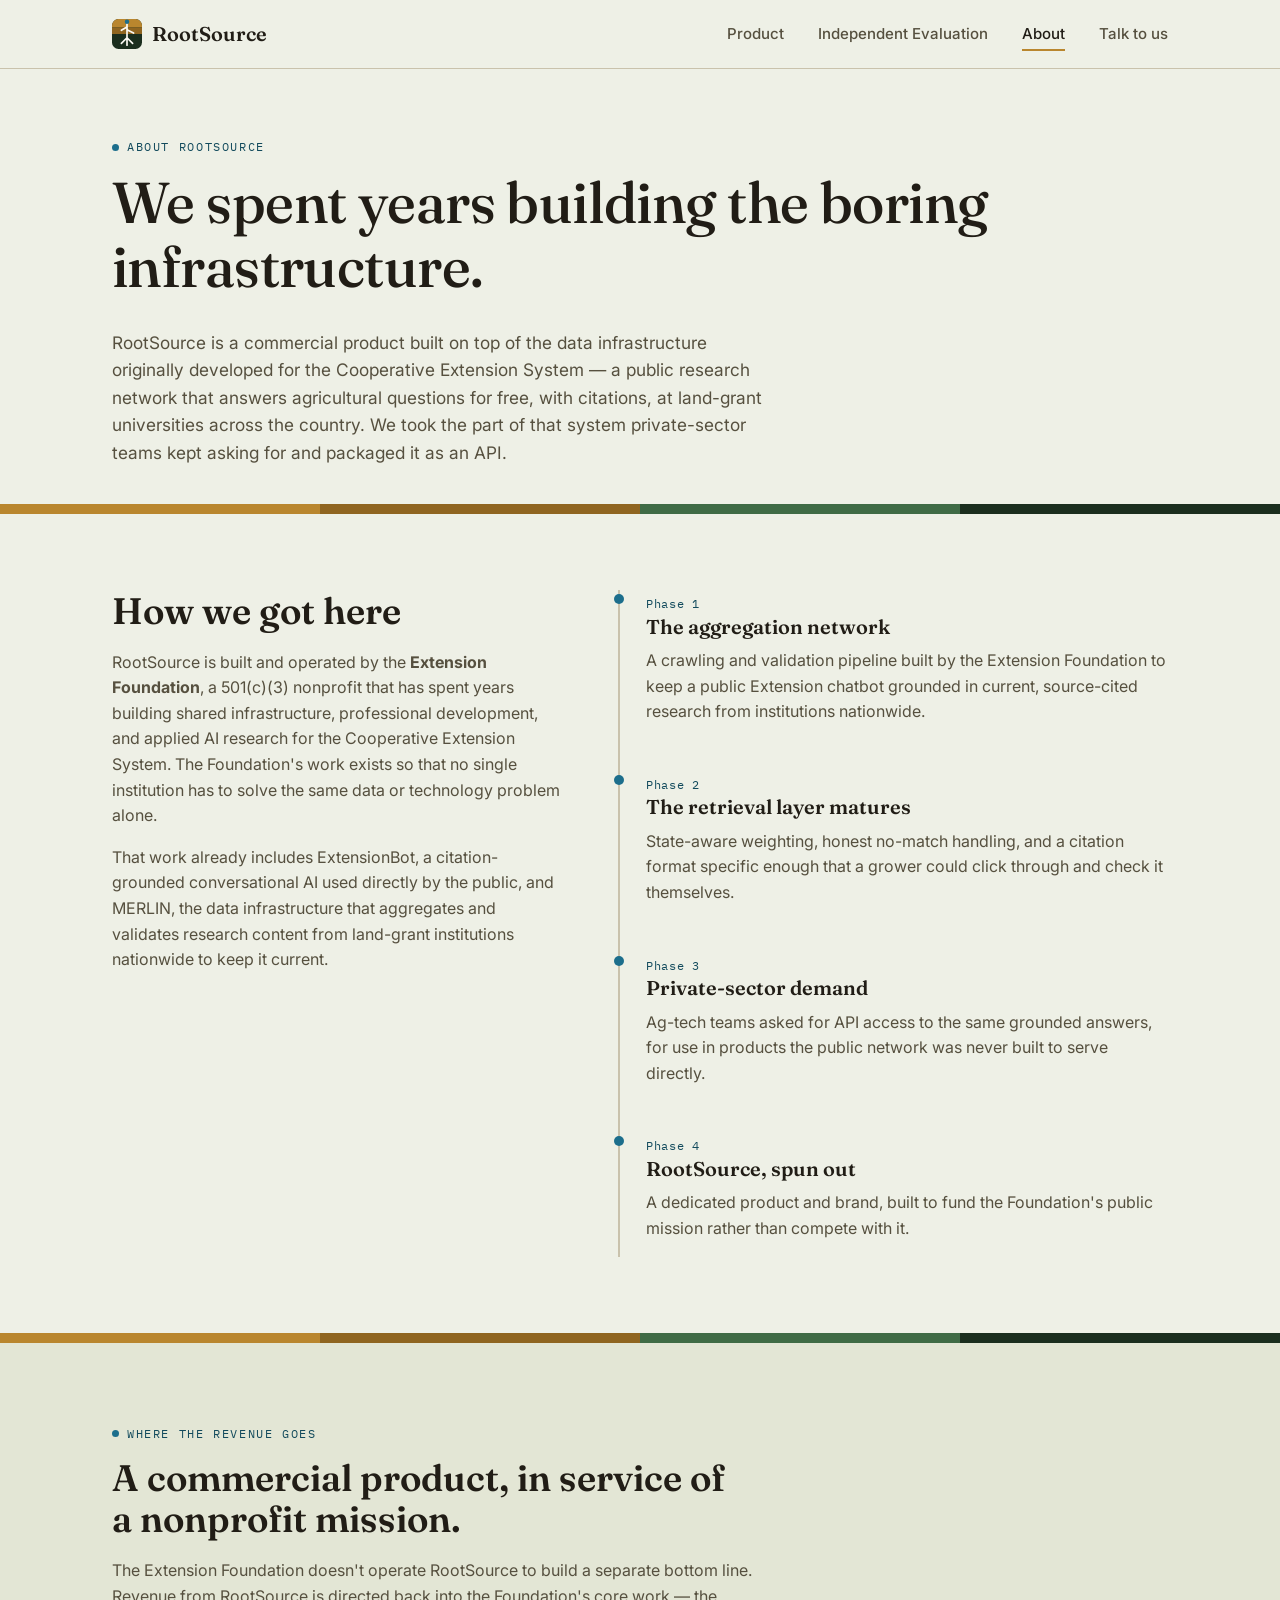
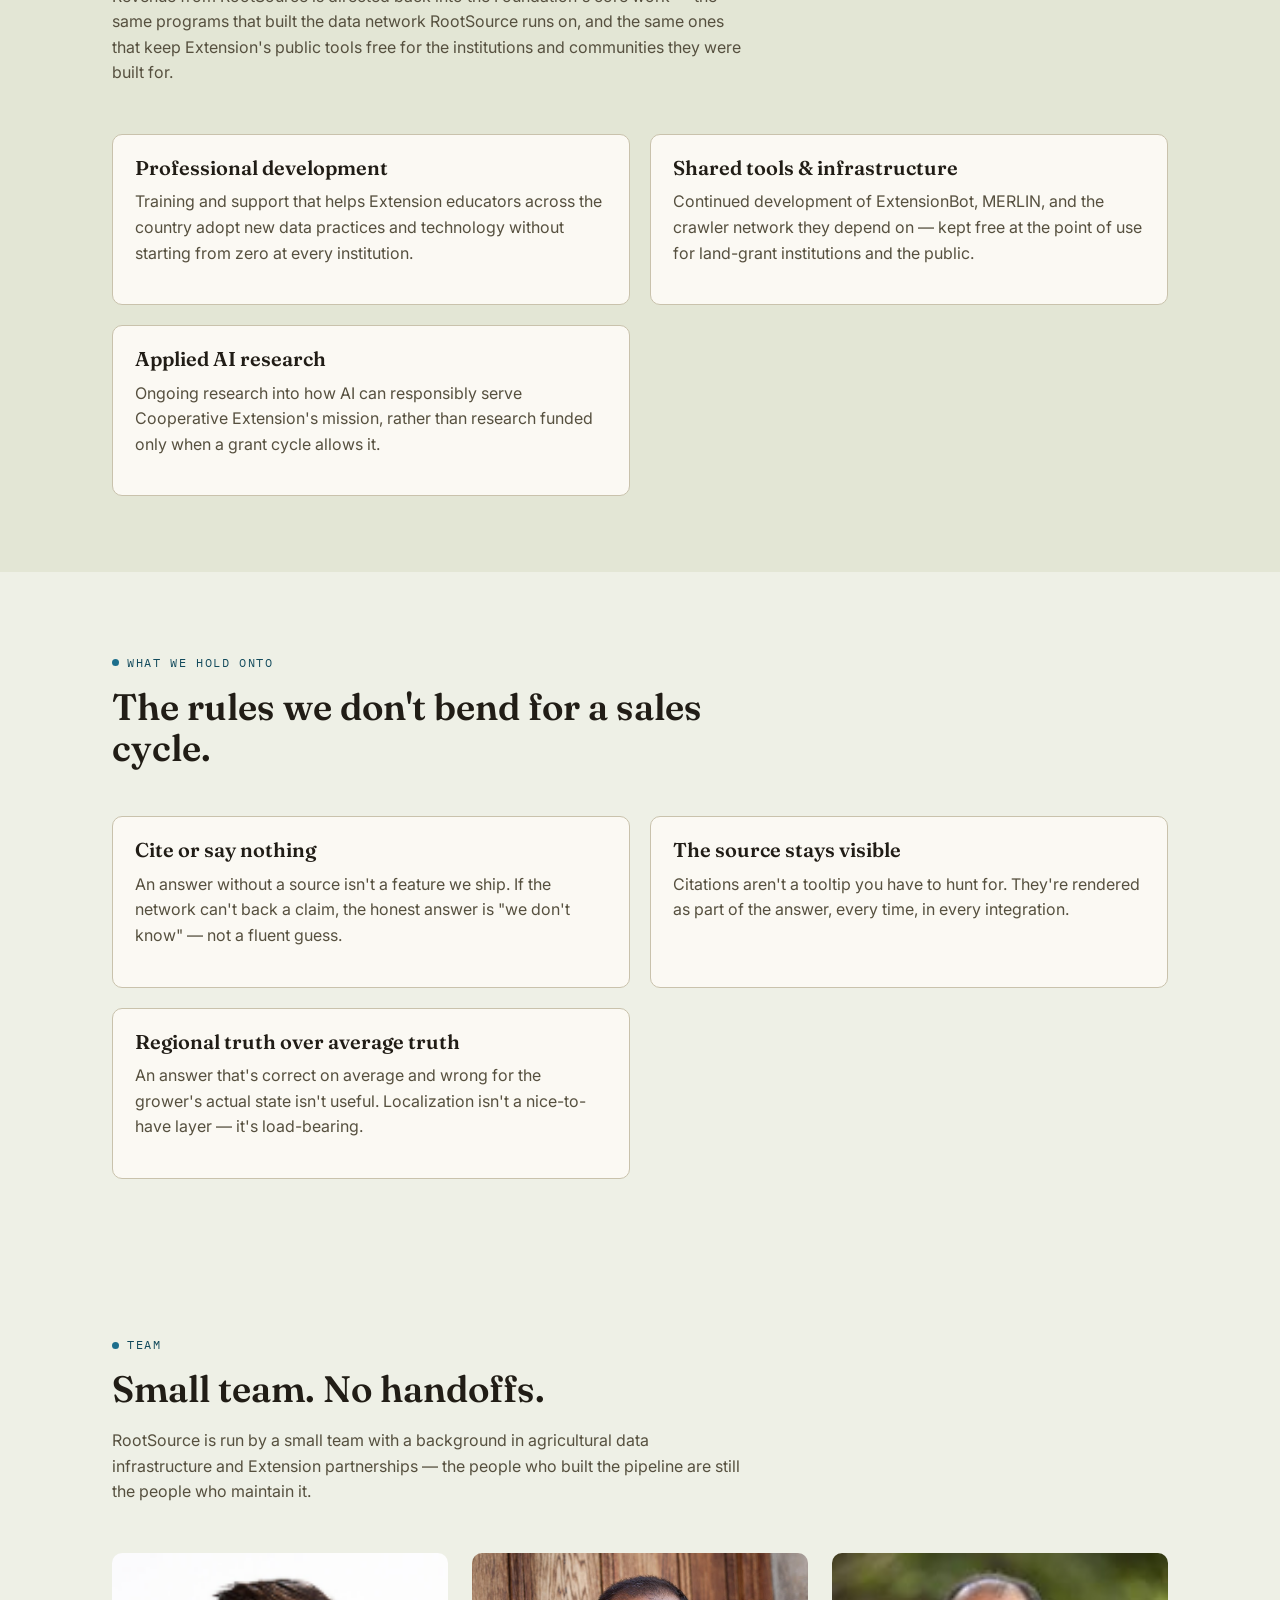
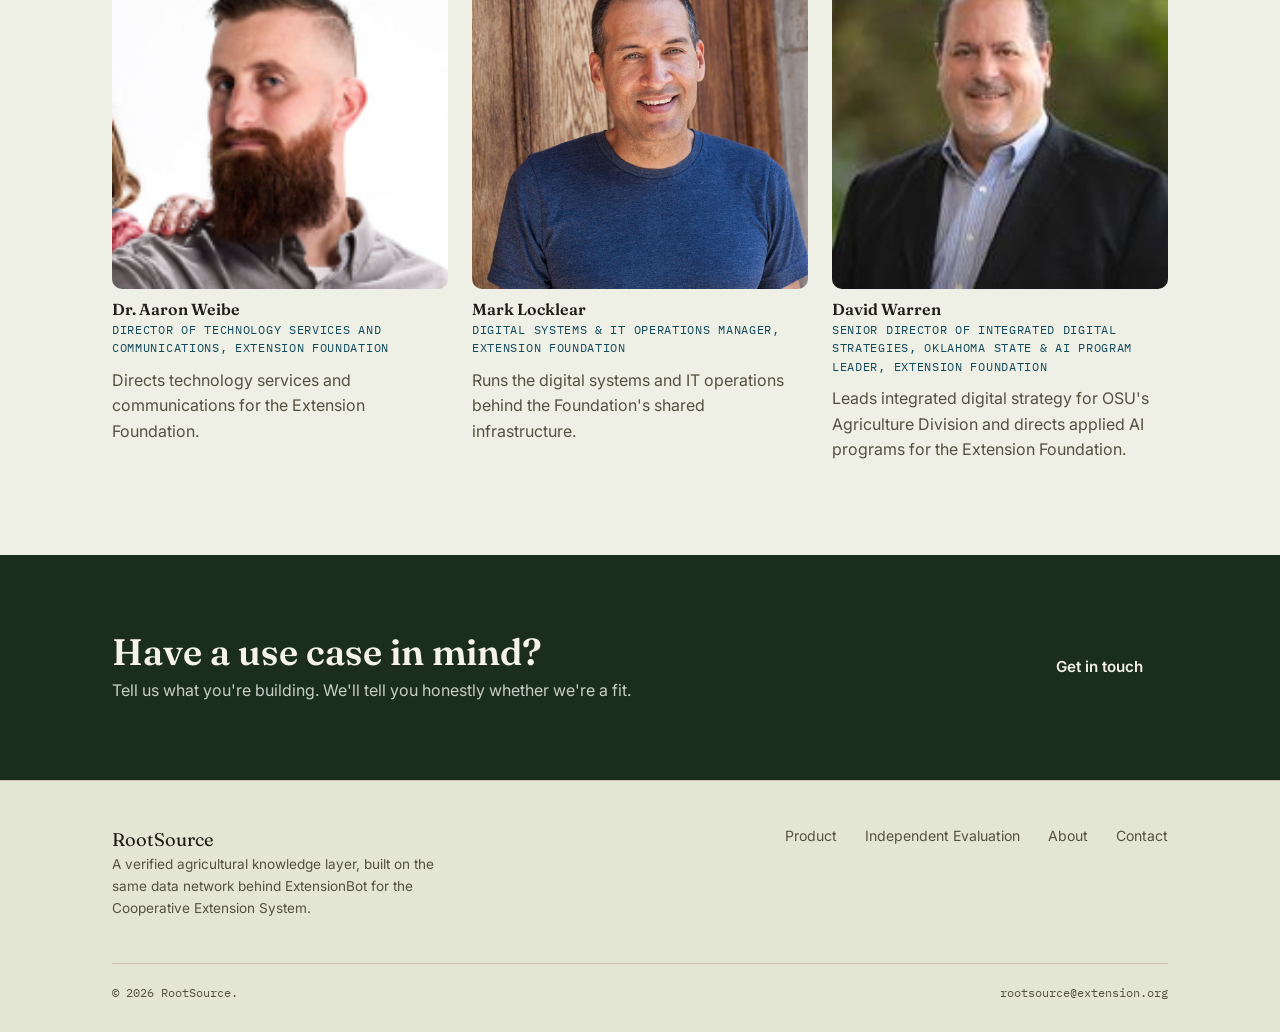
==== about/index.html @ 4cf86bc2 "Switch to clean URLs (/about, /contact, /evaluation) Move about.html, contact.html, and evaluation.h" ====
<!DOCTYPE html>
<html lang="en">
<head>
<meta charset="UTF-8">
<meta name="viewport" content="width=device-width, initial-scale=1.0">
<title>About — RootSource</title>
<meta name="description" content="RootSource is built and operated by the Extension Foundation, a 501(c)(3) nonprofit, to bring cited, land-grant-verified answers to private-sector agriculture — with revenue reinvested in the Foundation's public mission.">
<link rel="preconnect" href="https://fonts.googleapis.com">
<link href="https://fonts.googleapis.com/css2?family=Fraunces:ital,wght@0,400;0,500;0,600;1,500&family=Inter:wght@400;500;600;700&family=IBM+Plex+Mono:wght@400;500;600&display=swap" rel="stylesheet">
<link rel="stylesheet" href="/styles.css">
</head>
<body>

<header class="site">
  <nav class="nav">
    <a href="/" class="brand">
      <svg class="brand-mark" viewBox="0 0 32 32" fill="none" xmlns="http://www.w3.org/2000/svg" aria-hidden="true">
        <defs><clipPath id="brandRootClip-about"><rect width="32" height="32" rx="7"/></clipPath></defs>
        <g clip-path="url(#brandRootClip-about)">
          <rect width="32" height="32" fill="#1B2E1E"/>
          <rect y="0" width="32" height="9" fill="#B9862E"/>
          <rect y="9" width="32" height="7" fill="#8F6520"/>
        </g>
        <path d="M16 3 L16 20 M15 9 L10 12 M17 12 L23 15 M16 20 L10 26 M16 20 L16 28 M16 20 L22 26" stroke="#FBF9F3" stroke-width="1.8" stroke-linecap="round" stroke-linejoin="round"/>
        <circle cx="16" cy="3" r="2.4" fill="#1C6E8C"/>
      </svg>
      RootSource
    </a>
    <button class="nav-toggle" id="navToggle" aria-expanded="false" aria-controls="navLinks">Menu</button>
    <ul class="nav-links" id="navLinks">
      <li><a href="/">Product</a></li>
      <li><a href="/evaluation/">Independent Evaluation</a></li>
      <li><a href="/about/" class="active">About</a></li>
      <li><a href="/contact/">Talk to us</a></li>
    </ul>
  </nav>
</header>

<main>

  <section class="page-hero">
    <div class="wrap">
      <div class="eyebrow">About RootSource</div>
      <h1>We spent years building the boring infrastructure.</h1>
      <p class="lede">RootSource is a commercial product built on top of the data infrastructure originally developed for the Cooperative Extension System — a public research network that answers agricultural questions for free, with citations, at land-grant universities across the country. We took the part of that system private-sector teams kept asking for and packaged it as an API.</p>
    </div>
  </section>

  <div class="strata"><span class="s1"></span><span class="s2"></span><span class="s3"></span><span class="s4"></span></div>

  <section>
    <div class="wrap about-grid">
      <div>
        <h2>How we got here</h2>
        <p>RootSource is built and operated by the <strong>Extension Foundation</strong>, a 501(c)(3) nonprofit that has spent years building shared infrastructure, professional development, and applied AI research for the Cooperative Extension System. The Foundation's work exists so that no single institution has to solve the same data or technology problem alone.</p>
        <p>That work already includes ExtensionBot, a citation-grounded conversational AI used directly by the public, and MERLIN, the data infrastructure that aggregates and validates research content from land-grant institutions nationwide to keep it current.</p>
      </div>
      <div class="timeline">
        <div class="timeline-item">
          <span class="yr">Phase 1</span>
          <h3>The aggregation network</h3>
          <p>A crawling and validation pipeline built by the Extension Foundation to keep a public Extension chatbot grounded in current, source-cited research from institutions nationwide.</p>
        </div>
        <div class="timeline-item">
          <span class="yr">Phase 2</span>
          <h3>The retrieval layer matures</h3>
          <p>State-aware weighting, honest no-match handling, and a citation format specific enough that a grower could click through and check it themselves.</p>
        </div>
        <div class="timeline-item">
          <span class="yr">Phase 3</span>
          <h3>Private-sector demand</h3>
          <p>Ag-tech teams asked for API access to the same grounded answers, for use in products the public network was never built to serve directly.</p>
        </div>
        <div class="timeline-item">
          <span class="yr">Phase 4</span>
          <h3>RootSource, spun out</h3>
          <p>A dedicated product and brand, built to fund the Foundation's public mission rather than compete with it.</p>
        </div>
      </div>
    </div>
  </section>

  <div class="strata"><span class="s1"></span><span class="s2"></span><span class="s3"></span><span class="s4"></span></div>

  <section class="section-alt">
    <div class="wrap">
      <div class="section-head">
        <div class="eyebrow">Where the revenue goes</div>
        <h2>A commercial product, in service of a nonprofit mission.</h2>
        <p>The Extension Foundation doesn't operate RootSource to build a separate bottom line. Revenue from RootSource is directed back into the Foundation's core work — the same programs that built the data network RootSource runs on, and the same ones that keep Extension's public tools free for the institutions and communities they were built for.</p>
      </div>
      <div class="values-grid">
        <div class="value-card">
          <h3>Professional development</h3>
          <p>Training and support that helps Extension educators across the country adopt new data practices and technology without starting from zero at every institution.</p>
        </div>
        <div class="value-card">
          <h3>Shared tools &amp; infrastructure</h3>
          <p>Continued development of ExtensionBot, MERLIN, and the crawler network they depend on — kept free at the point of use for land-grant institutions and the public.</p>
        </div>
        <div class="value-card">
          <h3>Applied AI research</h3>
          <p>Ongoing research into how AI can responsibly serve Cooperative Extension's mission, rather than research funded only when a grant cycle allows it.</p>
        </div>
      </div>
    </div>
  </section>

  <section>
    <div class="wrap">
      <div class="section-head">
        <div class="eyebrow">What we hold onto</div>
        <h2>The rules we don't bend for a sales cycle.</h2>
      </div>
      <div class="values-grid">
        <div class="value-card">
          <h3>Cite or say nothing</h3>
          <p>An answer without a source isn't a feature we ship. If the network can't back a claim, the honest answer is "we don't know" — not a fluent guess.</p>
        </div>
        <div class="value-card">
          <h3>The source stays visible</h3>
          <p>Citations aren't a tooltip you have to hunt for. They're rendered as part of the answer, every time, in every integration.</p>
        </div>
        <div class="value-card">
          <h3>Regional truth over average truth</h3>
          <p>An answer that's correct on average and wrong for the grower's actual state isn't useful. Localization isn't a nice-to-have layer — it's load-bearing.</p>
        </div>
      </div>
    </div>
  </section>

  <section>
    <div class="wrap">
      <div class="section-head">
        <div class="eyebrow">Team</div>
        <h2>Small team. No handoffs.</h2>
        <p>RootSource is run by a small team with a background in agricultural data infrastructure and Extension partnerships — the people who built the pipeline are still the people who maintain it.</p>
      </div>
      <div class="team-grid">
        <div class="team-card">
          <img class="team-avatar" src="/images/aaron-weibe.png" alt="Dr. Aaron Weibe">
          <h3>Dr. Aaron Weibe</h3>
          <span class="role">Director of Technology Services and Communications, Extension Foundation</span>
          <p>Directs technology services and communications for the Extension Foundation.</p>
        </div>
        <div class="team-card">
          <img class="team-avatar" src="/images/mark-locklear.png" alt="Mark Locklear">
          <h3>Mark Locklear</h3>
          <span class="role">Digital Systems &amp; IT Operations Manager, Extension Foundation</span>
          <p>Runs the digital systems and IT operations behind the Foundation's shared infrastructure.</p>
        </div>
        <div class="team-card">
          <img class="team-avatar" src="/images/david-warren.png" alt="Dr. David Warren">
          <h3>David Warren</h3>
          <span class="role">Senior Director of Integrated Digital Strategies, Oklahoma State &amp; AI Program Leader, Extension Foundation</span>
          <p>Leads integrated digital strategy for OSU's Agriculture Division and directs applied AI programs for the Extension Foundation.</p>
        </div>
      </div>
    </div>
  </section>

  <section class="section-dark">
    <div class="wrap">
      <div class="cta-band" style="background:transparent; padding:0;">
        <div>
          <h2>Have a use case in mind?</h2>
          <p class="ink-soft-dark">Tell us what you're building. We'll tell you honestly whether we're a fit.</p>
        </div>
        <a href="/contact/" class="btn btn-primary">Get in touch</a>
      </div>
    </div>
  </section>

</main>

<footer class="site">
  <div class="wrap">
    <div class="footer-grid">
      <div>
        <div class="footer-brand">RootSource</div>
        <p class="footer-note">A verified agricultural knowledge layer, built on the same data network behind ExtensionBot for the Cooperative Extension System.</p>
      </div>
      <ul class="footer-links">
        <li><a href="/">Product</a></li>
        <li><a href="/evaluation/">Independent Evaluation</a></li>
        <li><a href="/about/">About</a></li>
        <li><a href="/contact/">Contact</a></li>
      </ul>
    </div>
    <div class="footer-bottom">
      <span>© 2026 RootSource.</span>
      <span>rootsource@extension.org</span>
    </div>
  </div>
</footer>

<script src="/script.js"></script>
</body>
</html>
---- styles.css ----
/* ============================================================
   ROOTSOURCE — design tokens
   Palette drawn from a soil horizon: topsoil gold, subsoil rust,
   bedrock green, and a "verification ink" blue used only for
   citation marks and stamps.
   ============================================================ */

:root {
  --bg: #EEF0E6;
  --bg-alt: #E3E6D5;
  --card: #FBF9F3;
  --ink: #211D16;
  --ink-soft: #56503F;
  --line: #C9C2AC;

  --gold: #B9862E;
  --gold-dark: #8F6520;
  --green: #2F5233;
  --green-soft: #3F6B45;
  --green-deep: #1B2E1E;
  --stamp: #1C6E8C;
  --stamp-deep: #124A5C;

  --font-display: "Fraunces", Georgia, serif;
  --font-body: "Inter", -apple-system, BlinkMacSystemFont, "Segoe UI", sans-serif;
  --font-mono: "IBM Plex Mono", "SFMono-Regular", Consolas, monospace;

  --radius-sm: 4px;
  --radius-md: 10px;
  --container: 1120px;
}

* { box-sizing: border-box; }
html { scroll-behavior: smooth; }

body {
  margin: 0;
  background: var(--bg);
  color: var(--ink);
  font-family: var(--font-body);
  font-size: 16px;
  line-height: 1.6;
  -webkit-font-smoothing: antialiased;
}

img { max-width: 100%; display: block; }

a { color: inherit; }

.wrap {
  max-width: var(--container);
  margin: 0 auto;
  padding: 0 32px;
}

h1, h2, h3, h4 {
  font-family: var(--font-display);
  font-weight: 600;
  line-height: 1.12;
  margin: 0 0 0.5em;
  color: var(--ink);
}

h1 { font-size: clamp(2.4rem, 5vw, 3.6rem); font-weight: 500; letter-spacing: -0.01em; }
h2 { font-size: clamp(1.7rem, 3.2vw, 2.3rem); }
h3 { font-size: 1.25rem; }

p { margin: 0 0 1em; color: var(--ink-soft); }

.eyebrow {
  font-family: var(--font-mono);
  font-size: 0.72rem;
  letter-spacing: 0.14em;
  text-transform: uppercase;
  color: var(--stamp-deep);
  display: inline-flex;
  align-items: center;
  gap: 8px;
  margin-bottom: 14px;
}

.eyebrow::before {
  content: "";
  width: 7px;
  height: 7px;
  border-radius: 50%;
  background: var(--stamp);
  display: inline-block;
}

/* focus visibility */
a:focus-visible, button:focus-visible {
  outline: 2px solid var(--stamp);
  outline-offset: 3px;
}

@media (prefers-reduced-motion: reduce) {
  * { animation: none !important; transition: none !important; }
  html { scroll-behavior: auto; }
}

/* ============================================================
   HEADER / NAV
   ============================================================ */

header.site {
  position: sticky;
  top: 0;
  z-index: 40;
  background: rgba(238, 240, 230, 0.92);
  backdrop-filter: blur(6px);
  border-bottom: 1px solid var(--line);
}

.nav {
  display: flex;
  align-items: center;
  justify-content: space-between;
  padding: 18px 32px;
  max-width: var(--container);
  margin: 0 auto;
}

.brand {
  display: flex;
  align-items: center;
  gap: 10px;
  text-decoration: none;
  font-family: var(--font-display);
  font-size: 1.25rem;
  font-weight: 600;
  color: var(--ink);
}

.brand-mark {
  width: 30px;
  height: 30px;
  flex-shrink: 0;
}

.nav-links {
  display: flex;
  align-items: center;
  gap: 34px;
  list-style: none;
  margin: 0;
  padding: 0;
  font-size: 0.94rem;
  font-weight: 500;
}

.nav-links a {
  text-decoration: none;
  color: var(--ink-soft);
  padding: 6px 0;
  border-bottom: 2px solid transparent;
  transition: color 0.15s ease, border-color 0.15s ease;
}

.nav-links a:hover { color: var(--ink); }

.nav-links a.active {
  color: var(--ink);
  border-bottom-color: var(--gold);
}


.nav-toggle {
  display: none;
  background: none;
  border: 1px solid var(--line);
  border-radius: var(--radius-sm);
  padding: 8px 10px;
  font-family: var(--font-mono);
  font-size: 0.8rem;
  cursor: pointer;
}

@media (max-width: 780px) {
  .nav-toggle { display: block; }
  .nav-links {
    position: absolute;
    top: 100%;
    left: 0;
    right: 0;
    background: var(--bg);
    border-bottom: 1px solid var(--line);
    flex-direction: column;
    align-items: flex-start;
    gap: 0;
    padding: 8px 32px 18px;
    display: none;
  }
  .nav-links.open { display: flex; }
  .nav-links li { width: 100%; }
  .nav-links a { display: block; padding: 12px 0; }
}

/* ============================================================
   BUTTONS
   ============================================================ */

.btn {
  display: inline-flex;
  align-items: center;
  gap: 8px;
  font-family: var(--font-body);
  font-weight: 600;
  font-size: 0.95rem;
  padding: 13px 24px;
  border-radius: var(--radius-sm);
  text-decoration: none;
  border: 1px solid transparent;
  cursor: pointer;
  transition: transform 0.12s ease, background 0.15s ease, border-color 0.15s ease;
}

.btn-primary {
  background: var(--green-deep);
  color: #F4F2E9;
}
.btn-primary:hover { background: var(--green-soft); transform: translateY(-1px); }

.btn-ghost {
  background: transparent;
  border-color: var(--ink);
  color: var(--ink);
}
.btn-ghost:hover { border-color: var(--gold-dark); color: var(--gold-dark); }

.btn-row { display: flex; gap: 16px; flex-wrap: wrap; }

/* ============================================================
   HERO
   ============================================================ */

.hero {
  padding: 84px 0 60px;
}

.hero-grid {
  display: grid;
  grid-template-columns: 1.05fr 0.95fr;
  gap: 56px;
  align-items: center;
}

.hero-copy p.lede {
  font-size: 1.14rem;
  max-width: 46ch;
}

@media (max-width: 900px) {
  .hero-grid { grid-template-columns: 1fr; }
}

/* --- demo card: the signature element --- */

.demo-card {
  position: relative;
  background: var(--card);
  border: 1px solid var(--line);
  border-radius: var(--radius-md);
  box-shadow: 0 30px 60px -30px rgba(33, 29, 22, 0.35);
  overflow: hidden;
}

.demo-card-head {
  display: flex;
  align-items: center;
  justify-content: space-between;
  padding: 14px 20px;
  border-bottom: 1px solid var(--line);
  font-family: var(--font-mono);
  font-size: 0.72rem;
  letter-spacing: 0.06em;
  text-transform: uppercase;
  color: var(--ink-soft);
}

.dots { display: flex; gap: 6px; }
.dots span {
  width: 8px; height: 8px; border-radius: 50%;
  background: var(--line);
}

.demo-query {
  padding: 20px 22px 4px;
  font-family: var(--font-mono);
  font-size: 0.86rem;
}
.demo-query .who {
  color: var(--stamp-deep);
  font-weight: 600;
}

.demo-answer {
  padding: 8px 22px 22px;
  font-size: 0.95rem;
  color: var(--ink);
}

.cite {
  font-family: var(--font-mono);
  font-size: 0.62rem;
  vertical-align: super;
  color: #fff;
  background: var(--stamp);
  padding: 1px 5px;
  border-radius: 50px;
  margin-left: 2px;
}

.citation-sources {
  display: flex;
  flex-wrap: wrap;
  gap: 8px;
  margin: 4px 0 14px;
}

.demo-sources {
  border-top: 1px dashed var(--line);
  padding: 14px 22px 20px;
  display: flex;
  flex-wrap: wrap;
  gap: 8px;
}

.source-chip {
  font-family: var(--font-mono);
  font-size: 0.68rem;
  background: var(--bg-alt);
  border: 1px solid var(--line);
  padding: 5px 10px;
  border-radius: 50px;
  color: var(--ink-soft);
  display: inline-flex;
  align-items: center;
  gap: 6px;
}

.chip-num {
  display: inline-flex;
  align-items: center;
  justify-content: center;
  width: 14px;
  height: 14px;
  border-radius: 50%;
  background: var(--stamp);
  color: #fff;
  font-size: 0.6rem;
  flex-shrink: 0;
}

.stamp-badge {
  position: absolute;
  top: -18px;
  right: -18px;
  width: 118px;
  height: 118px;
  transform: rotate(9deg);
}

@media (max-width: 900px) {
  .stamp-badge { display: none; }
}

/* ============================================================
   SOIL DIVIDER — the recurring strata motif between sections
   ============================================================ */

.strata {
  height: 10px;
  display: flex;
}
.strata span { flex: 1; }
.strata .s1 { background: var(--gold); }
.strata .s2 { background: var(--gold-dark); }
.strata .s3 { background: var(--green-soft); }
.strata .s4 { background: var(--green-deep); }

/* ============================================================
   SECTIONS
   ============================================================ */

section { padding: 76px 0; }
.section-alt { background: var(--bg-alt); }
.section-dark {
  background: var(--green-deep);
  color: #EDE9DA;
}
.section-dark h2, .section-dark h3, .section-dark p { color: #EDE9DA; }
.section-dark .ink-soft-dark { color: #C7CFC3; }

.section-head {
  max-width: 640px;
  margin-bottom: 48px;
}

/* --- problem statement / contrast --- */

.contrast-grid {
  display: grid;
  grid-template-columns: 1fr 1fr;
  gap: 28px;
}

@media (max-width: 780px) {
  .contrast-grid { grid-template-columns: 1fr; }
}

.contrast-card {
  border-radius: var(--radius-md);
  padding: 28px;
  border: 1px solid var(--line);
}

.contrast-card.bad {
  background: var(--card);
  opacity: 0.85;
}

.contrast-card.good {
  background: var(--card);
  border-color: var(--stamp);
  box-shadow: 0 0 0 1px var(--stamp);
}

.tag {
  display: inline-block;
  font-family: var(--font-mono);
  font-size: 0.68rem;
  letter-spacing: 0.08em;
  text-transform: uppercase;
  padding: 4px 10px;
  border-radius: 50px;
  margin-bottom: 14px;
}
.tag.bad { background: #E4DCC8; color: #6B5C3C; }
.tag.good { background: var(--stamp); color: #fff; }

/* --- pipeline / how it works --- */

.pipeline {
  display: grid;
  grid-template-columns: repeat(3, 1fr);
  gap: 24px;
  counter-reset: step;
}

@media (max-width: 860px) {
  .pipeline { grid-template-columns: 1fr; }
}

.pipeline-step {
  background: var(--card);
  border: 1px solid var(--line);
  border-radius: var(--radius-md);
  padding: 26px;
  position: relative;
}

.pipeline-step .layer-label {
  font-family: var(--font-mono);
  font-size: 0.68rem;
  color: var(--stamp-deep);
  letter-spacing: 0.08em;
  text-transform: uppercase;
  margin-bottom: 10px;
  display: block;
}

.pipeline-arrow {
  display: none;
}
@media (min-width: 861px) {
  .pipeline { position: relative; }
}

/* --- feature grid --- */

.feature-grid {
  display: grid;
  grid-template-columns: repeat(3, 1fr);
  gap: 2px;
  background: var(--line);
  border: 1px solid var(--line);
  border-radius: var(--radius-md);
  overflow: hidden;
}

@media (max-width: 860px) {
  .feature-grid { grid-template-columns: repeat(2, 1fr); }
}
@media (max-width: 560px) {
  .feature-grid { grid-template-columns: 1fr; }
}

.feature {
  background: var(--card);
  padding: 28px 24px;
}

.feature h3 { margin-bottom: 8px; font-size: 1.08rem; }
.feature p { margin: 0; font-size: 0.93rem; }

/* --- case study teaser cards --- */

.case-teaser-grid {
  display: grid;
  grid-template-columns: 1fr 1fr;
  gap: 28px;
}
@media (max-width: 780px) { .case-teaser-grid { grid-template-columns: 1fr; } }

.teaser-grid-3 { grid-template-columns: repeat(3, 1fr); }
@media (max-width: 900px) { .teaser-grid-3 { grid-template-columns: 1fr 1fr; } }
@media (max-width: 600px) { .teaser-grid-3 { grid-template-columns: 1fr; } }

.case-card {
  background: var(--card);
  border: 1px solid var(--line);
  border-radius: var(--radius-md);
  padding: 30px;
  text-decoration: none;
  display: block;
  transition: border-color 0.15s ease, transform 0.15s ease;
}
.case-card:hover { border-color: var(--gold); transform: translateY(-2px); }

.case-card .company {
  font-family: var(--font-mono);
  font-size: 0.72rem;
  color: var(--stamp-deep);
  text-transform: uppercase;
  letter-spacing: 0.08em;
  margin-bottom: 10px;
  display: block;
}

.case-card .metric {
  font-family: var(--font-display);
  font-size: 2.1rem;
  color: var(--gold-dark);
  margin: 12px 0 4px;
}

.read-more {
  font-family: var(--font-mono);
  font-size: 0.78rem;
  color: var(--ink);
  margin-top: 14px;
  display: inline-block;
}

/* --- CTA band --- */

.cta-band {
  background: var(--green-deep);
  color: #EDE9DA;
  border-radius: var(--radius-md);
  padding: 52px;
  display: flex;
  align-items: center;
  justify-content: space-between;
  gap: 32px;
  flex-wrap: wrap;
}
.cta-band h2 { color: #F4F2E9; margin-bottom: 6px; }
.cta-band p { color: #C7CFC3; margin: 0; }

/* ============================================================
   CASE STUDIES PAGE
   ============================================================ */

.page-hero {
  padding: 64px 0 20px;
}
.page-hero p.lede { max-width: 60ch; font-size: 1.08rem; }

.case-study {
  padding: 64px 0;
  border-bottom: 1px solid var(--line);
}
.case-study:last-of-type { border-bottom: none; }

.case-head {
  display: grid;
  grid-template-columns: 1.1fr 0.9fr;
  gap: 40px;
  margin-bottom: 40px;
  align-items: end;
}
@media (max-width: 860px) { .case-head { grid-template-columns: 1fr; } }

.case-stats {
  display: grid;
  grid-template-columns: repeat(3, 1fr);
  gap: 18px;
  background: var(--card);
  border: 1px solid var(--line);
  border-radius: var(--radius-md);
  padding: 20px;
}
.case-stats div { text-align: center; }
.case-stats .num {
  font-family: var(--font-display);
  font-size: 1.7rem;
  color: var(--gold-dark);
  display: block;
}
.case-stats .lbl {
  font-family: var(--font-mono);
  font-size: 0.62rem;
  text-transform: uppercase;
  letter-spacing: 0.06em;
  color: var(--ink-soft);
}

.case-body {
  display: grid;
  grid-template-columns: repeat(3, 1fr);
  gap: 28px;
}
@media (max-width: 860px) { .case-body { grid-template-columns: 1fr; } }

.case-body .col span.k {
  font-family: var(--font-mono);
  font-size: 0.7rem;
  color: var(--stamp-deep);
  text-transform: uppercase;
  letter-spacing: 0.08em;
  display: block;
  margin-bottom: 10px;
}

blockquote.pull {
  font-family: var(--font-display);
  font-style: italic;
  font-size: 1.3rem;
  line-height: 1.4;
  color: var(--ink);
  border-left: 3px solid var(--gold);
  padding-left: 24px;
  margin: 36px 0 0;
}
blockquote.pull cite {
  display: block;
  font-family: var(--font-mono);
  font-style: normal;
  font-size: 0.75rem;
  color: var(--ink-soft);
  margin-top: 14px;
}

/* ============================================================
   ABOUT PAGE
   ============================================================ */

.about-grid {
  display: grid;
  grid-template-columns: 0.9fr 1.1fr;
  gap: 56px;
  align-items: start;
}
@media (max-width: 860px) { .about-grid { grid-template-columns: 1fr; } }

.timeline {
  border-left: 2px solid var(--line);
  padding-left: 26px;
  display: flex;
  flex-direction: column;
  gap: 30px;
}
.timeline-item { position: relative; }
.timeline-item::before {
  content: "";
  position: absolute;
  left: -32px;
  top: 4px;
  width: 10px;
  height: 10px;
  border-radius: 50%;
  background: var(--stamp);
}
.timeline-item .yr {
  font-family: var(--font-mono);
  font-size: 0.72rem;
  color: var(--stamp-deep);
  letter-spacing: 0.06em;
}

.values-grid {
  display: grid;
  grid-template-columns: repeat(2, 1fr);
  gap: 20px;
  margin-top: 20px;
}
@media (max-width: 560px) { .values-grid { grid-template-columns: 1fr; } }
.value-card {
  border: 1px solid var(--line);
  border-radius: var(--radius-md);
  padding: 22px;
  background: var(--card);
}

.team-grid {
  display: grid;
  grid-template-columns: repeat(3, 1fr);
  gap: 24px;
}
@media (max-width: 700px) { .team-grid { grid-template-columns: 1fr 1fr; } }
@media (max-width: 460px) { .team-grid { grid-template-columns: 1fr; } }

.team-card { text-align: left; }
.team-avatar {
  width: 100%;
  aspect-ratio: 1;
  border-radius: var(--radius-md);
  margin-bottom: 12px;
  display: block;
  object-fit: cover;
}
.team-card h3 { margin-bottom: 2px; font-size: 1rem; }
.team-card .role {
  font-family: var(--font-mono);
  font-size: 0.72rem;
  color: var(--stamp-deep);
  text-transform: uppercase;
  letter-spacing: 0.06em;
  margin-bottom: 10px;
  display: block;
}

/* ============================================================
   CONTACT PAGE
   ============================================================ */

.contact-grid {
  display: grid;
  grid-template-columns: 1.3fr 0.7fr;
  gap: 56px;
  align-items: start;
}
@media (max-width: 860px) { .contact-grid { grid-template-columns: 1fr; } }

.contact-form {
  background: var(--card);
  border: 1px solid var(--line);
  border-radius: var(--radius-md);
  padding: 32px;
}

.form-row {
  display: grid;
  grid-template-columns: 1fr 1fr;
  gap: 20px;
}
@media (max-width: 560px) { .form-row { grid-template-columns: 1fr; } }

.form-field {
  margin-bottom: 20px;
  display: flex;
  flex-direction: column;
}

.form-field label {
  font-family: var(--font-mono);
  font-size: 0.72rem;
  letter-spacing: 0.06em;
  text-transform: uppercase;
  color: var(--stamp-deep);
  margin-bottom: 8px;
}

.form-field input,
.form-field textarea {
  font-family: var(--font-body);
  font-size: 0.95rem;
  color: var(--ink);
  background: var(--bg);
  border: 1px solid var(--line);
  border-radius: var(--radius-sm);
  padding: 11px 14px;
  resize: vertical;
}

.form-field input:focus,
.form-field textarea:focus {
  outline: 2px solid var(--stamp);
  outline-offset: 1px;
}

.form-note {
  margin: 18px 0 0;
  font-size: 0.88rem;
  color: var(--stamp-deep);
}

.contact-aside {
  display: flex;
  flex-direction: column;
  gap: 20px;
}

/* ============================================================
   FOOTER
   ============================================================ */

footer.site {
  border-top: 1px solid var(--line);
  padding: 44px 0 30px;
  background: var(--bg-alt);
}

.footer-grid {
  display: flex;
  justify-content: space-between;
  align-items: flex-start;
  flex-wrap: wrap;
  gap: 24px;
}

.footer-brand {
  font-family: var(--font-display);
  font-size: 1.15rem;
}

.footer-note {
  font-size: 0.85rem;
  color: var(--ink-soft);
  max-width: 40ch;
}

.footer-links {
  display: flex;
  gap: 28px;
  list-style: none;
  padding: 0;
  margin: 0;
  font-size: 0.88rem;
}
.footer-links a { text-decoration: none; color: var(--ink-soft); }
.footer-links a:hover { color: var(--ink); }

.footer-bottom {
  margin-top: 30px;
  padding-top: 20px;
  border-top: 1px solid var(--line);
  font-family: var(--font-mono);
  font-size: 0.72rem;
  color: var(--ink-soft);
  display: flex;
  justify-content: space-between;
  flex-wrap: wrap;
  gap: 10px;
}
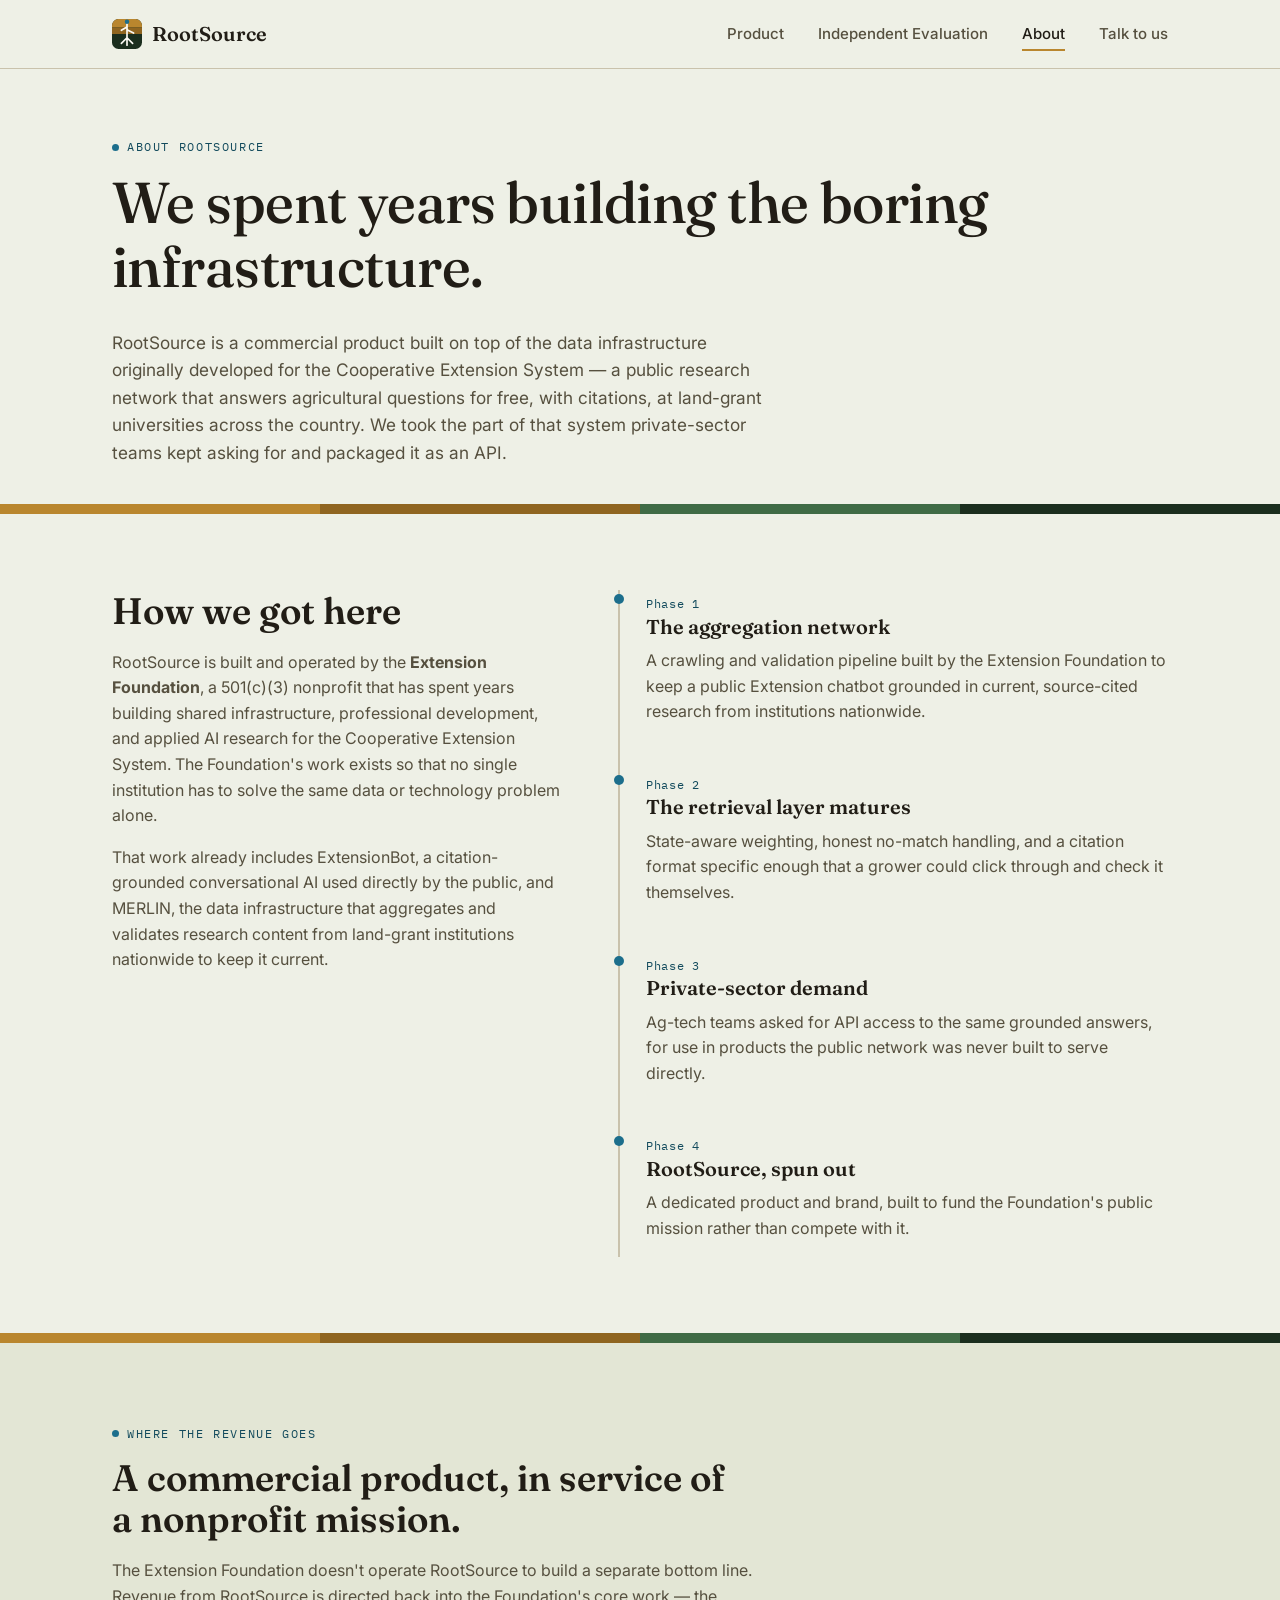
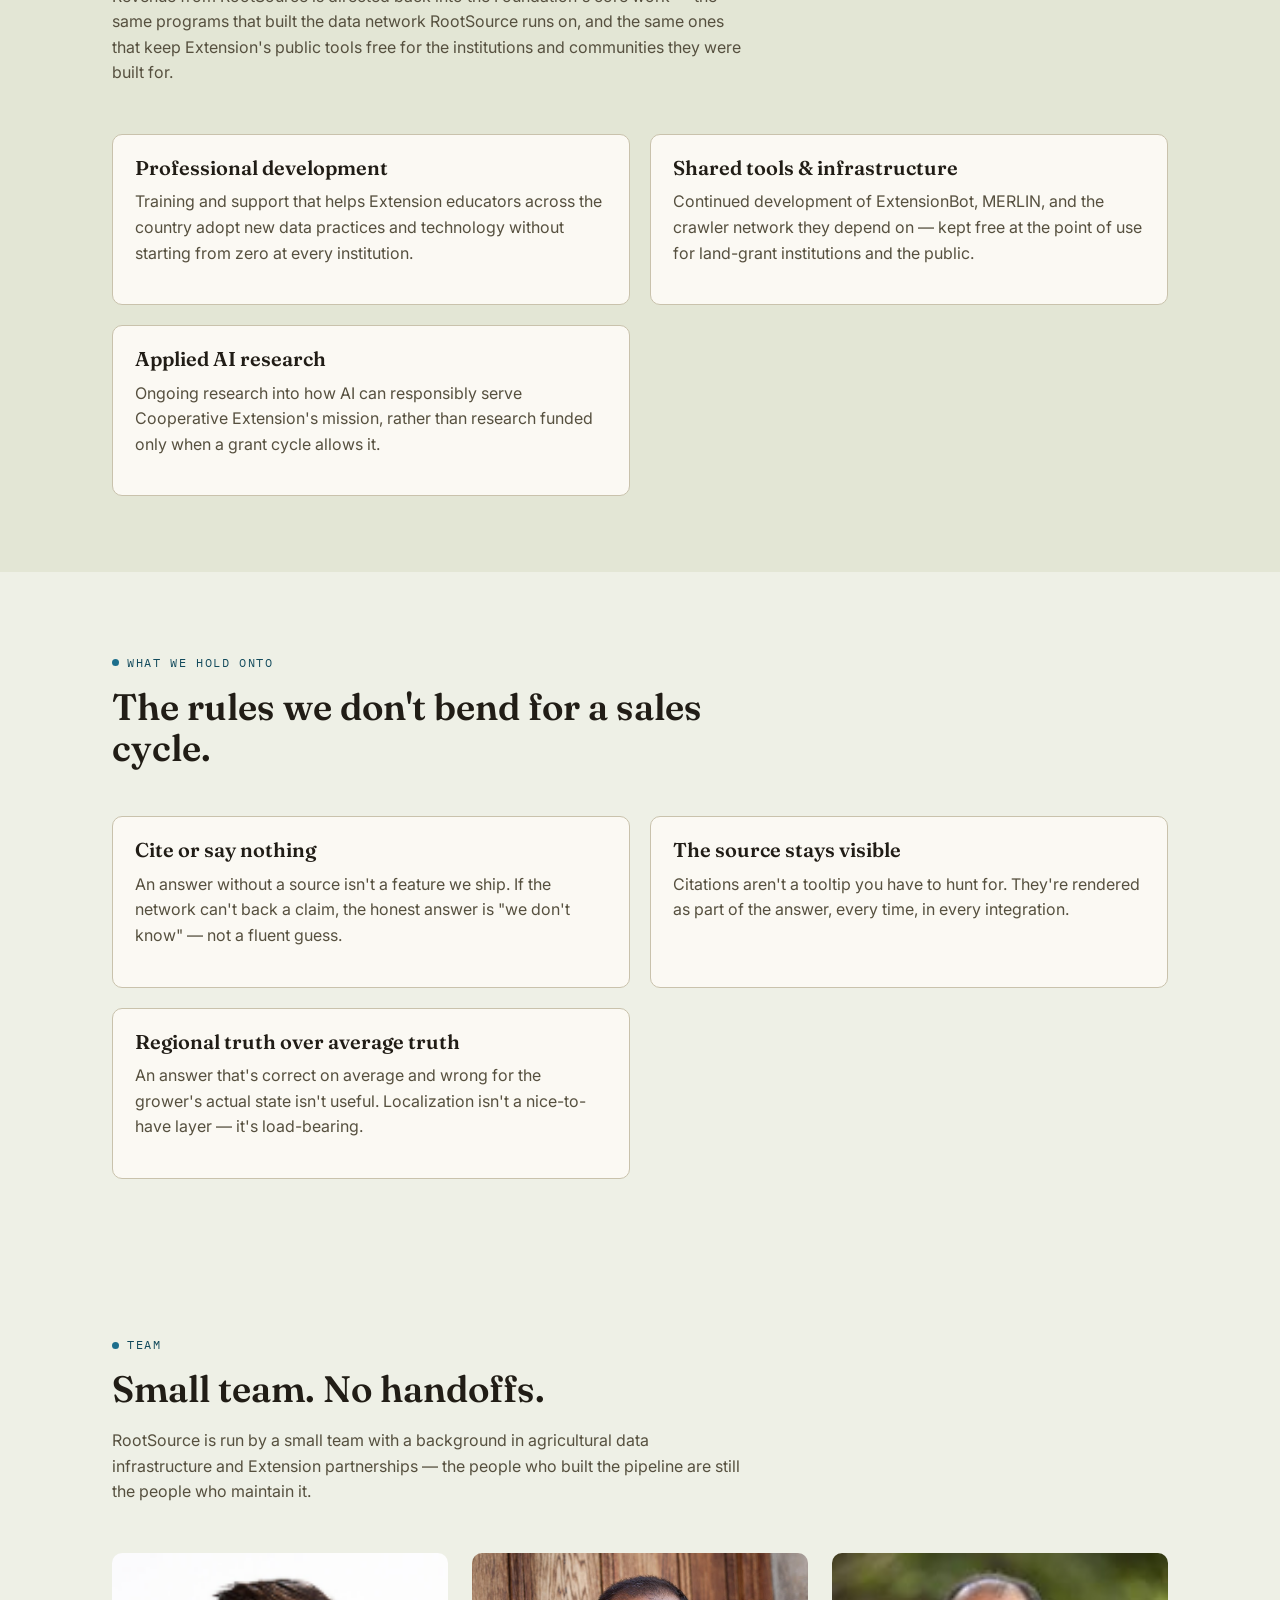
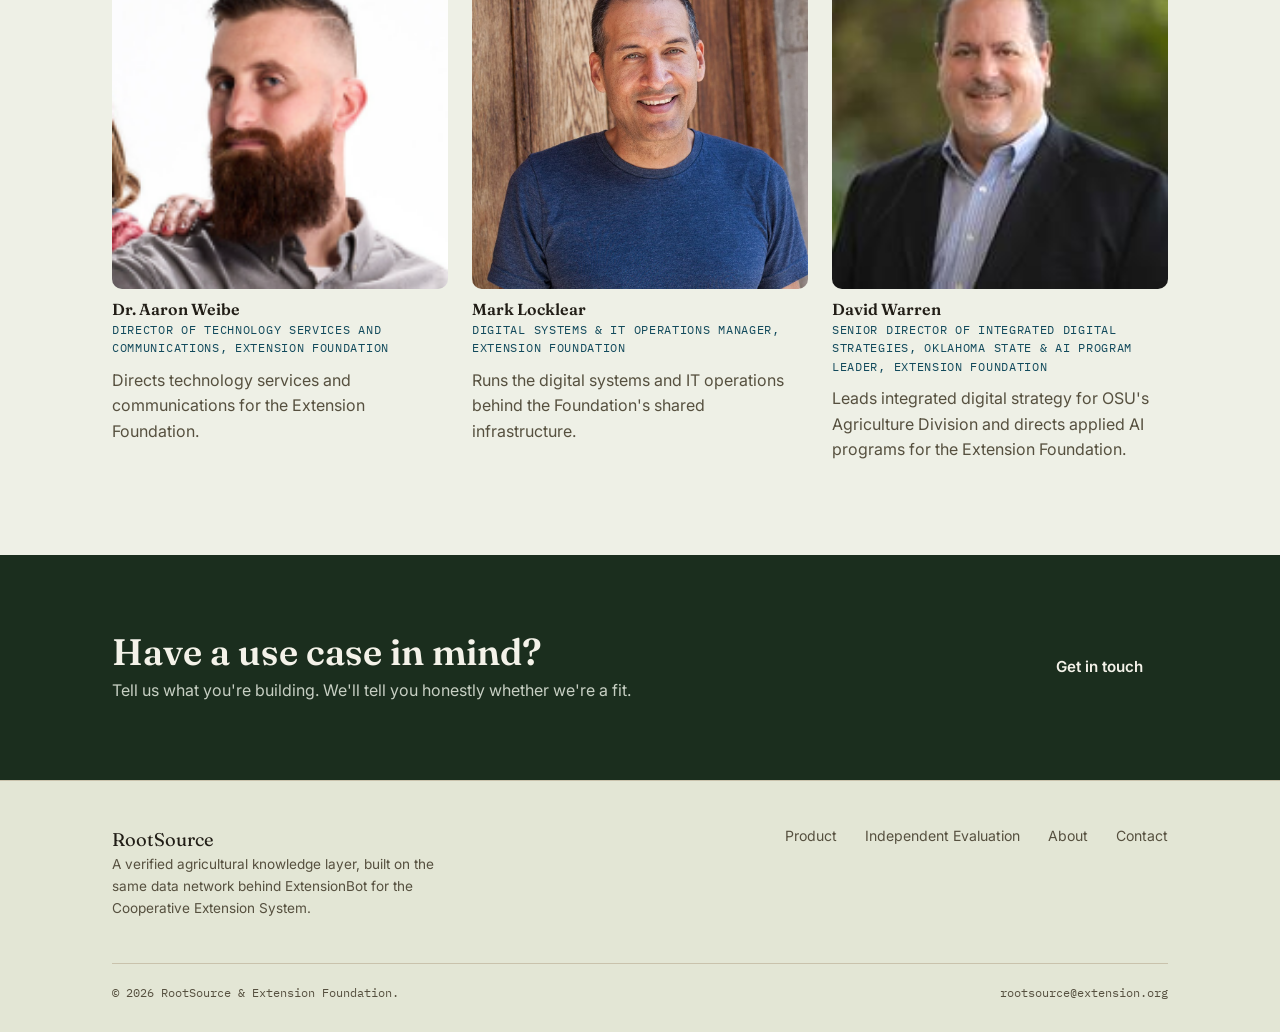
==== commit 3a73f7fa: "Credit Extension Foundation in footer copyright Co-Authored-By: Claude Sonnet 5 <noreply@anthropic.c" ====
--- a/about/index.html
+++ b/about/index.html
@@ -188,7 +188,7 @@
       </ul>
     </div>
     <div class="footer-bottom">
-      <span>© 2026 RootSource.</span>
+      <span>© 2026 RootSource &amp; Extension Foundation.</span>
       <span>rootsource@extension.org</span>
     </div>
   </div>
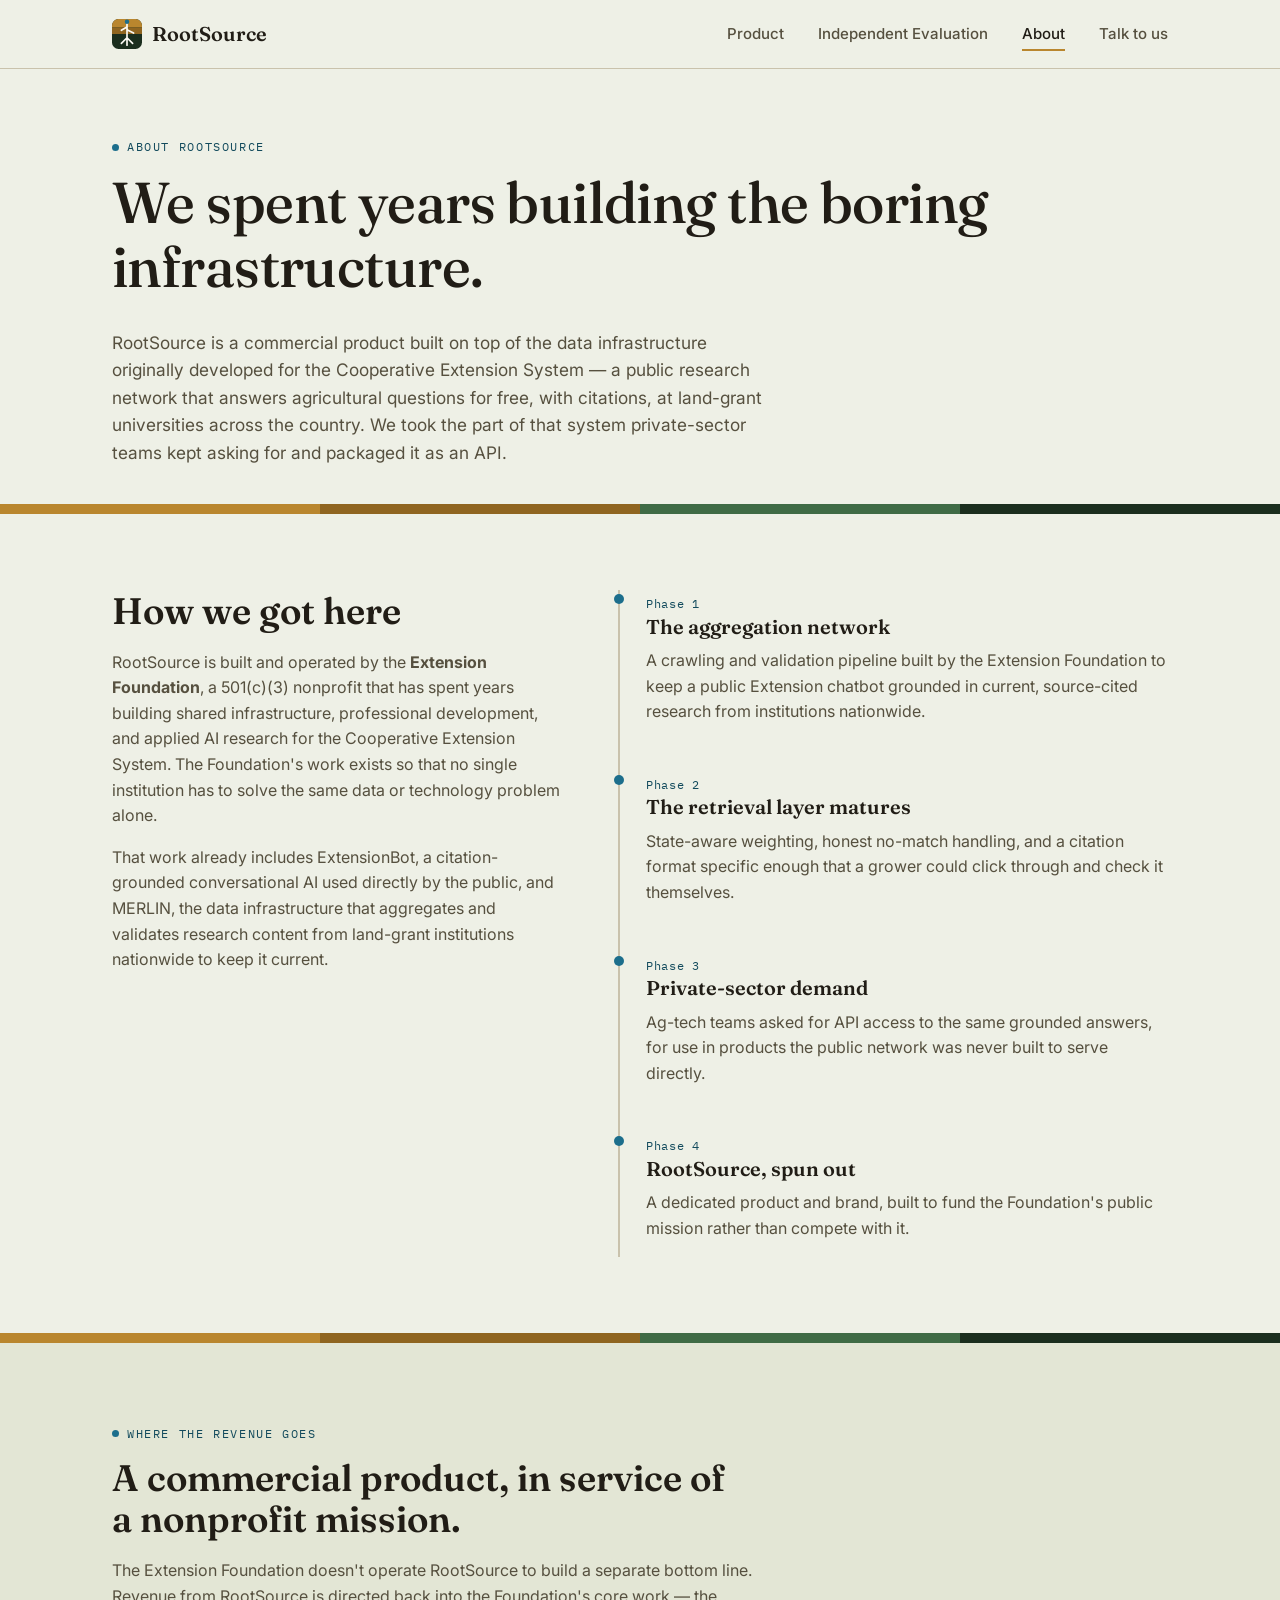
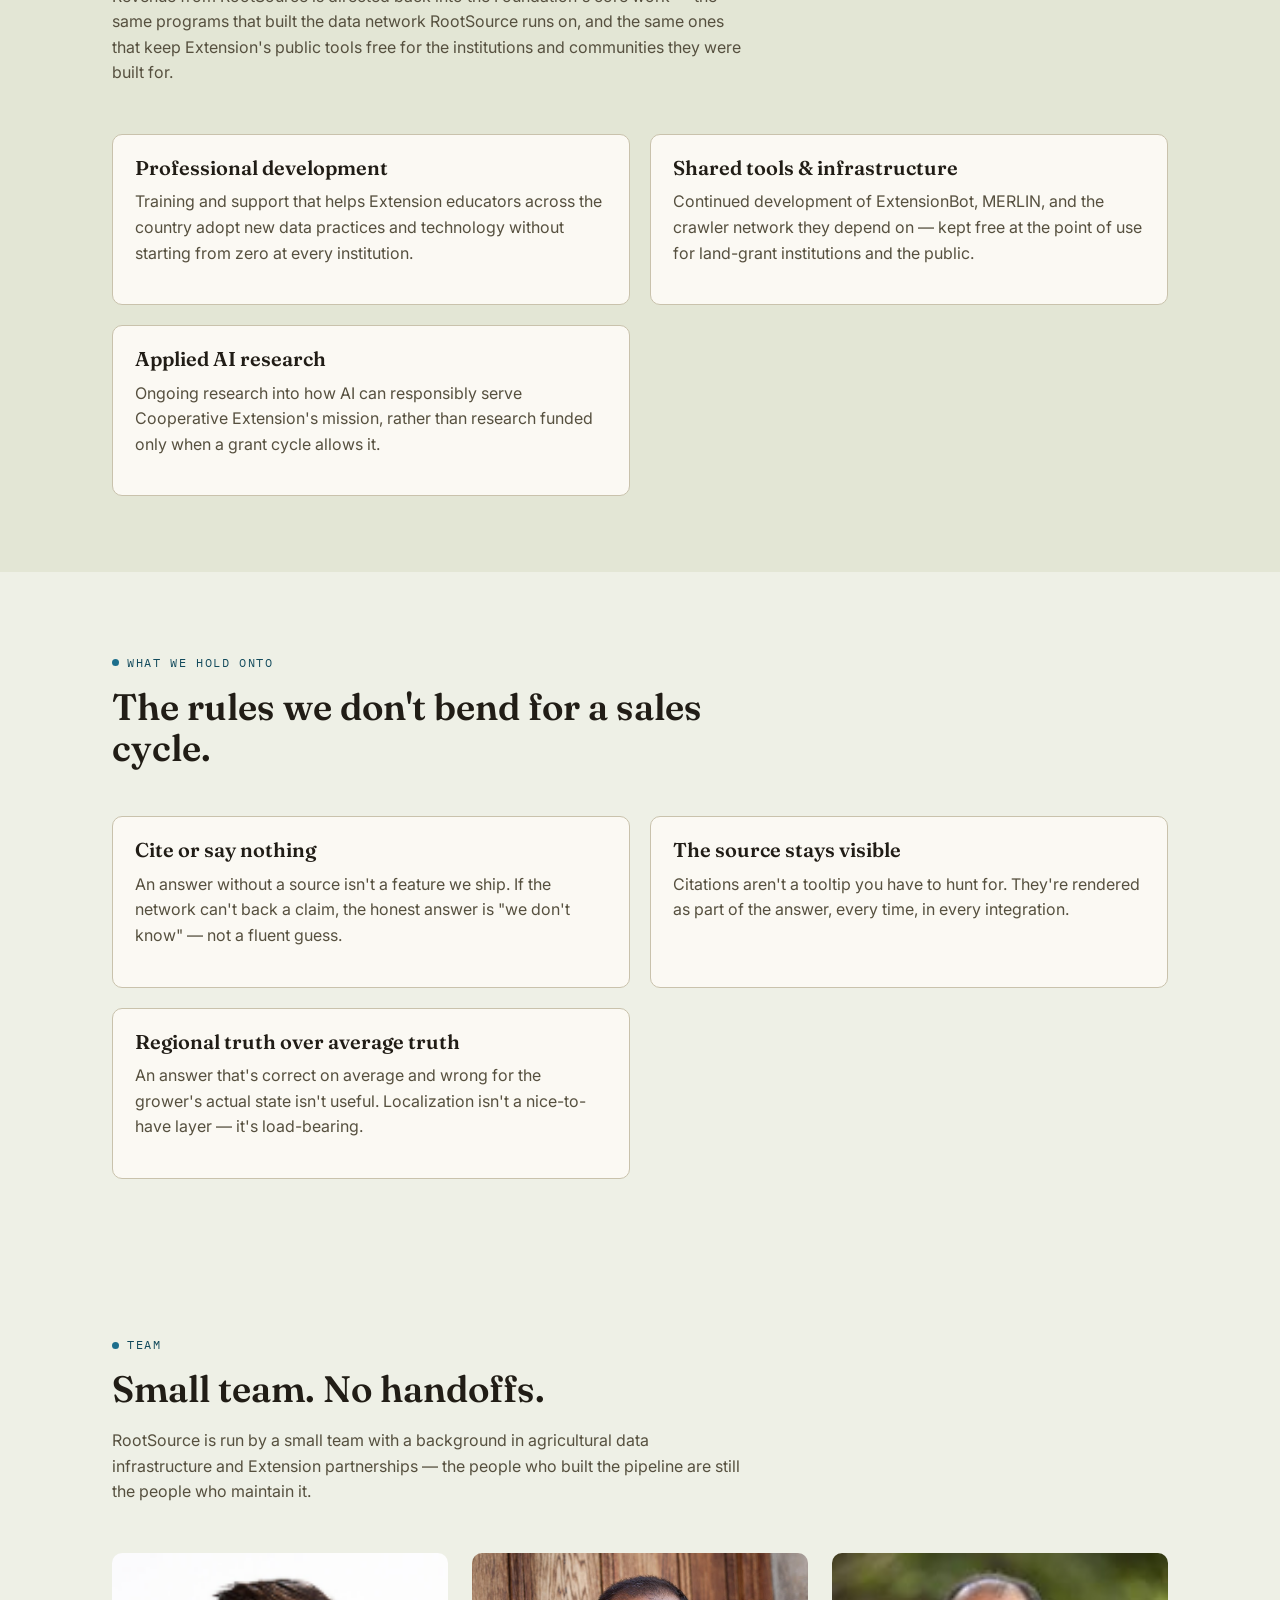
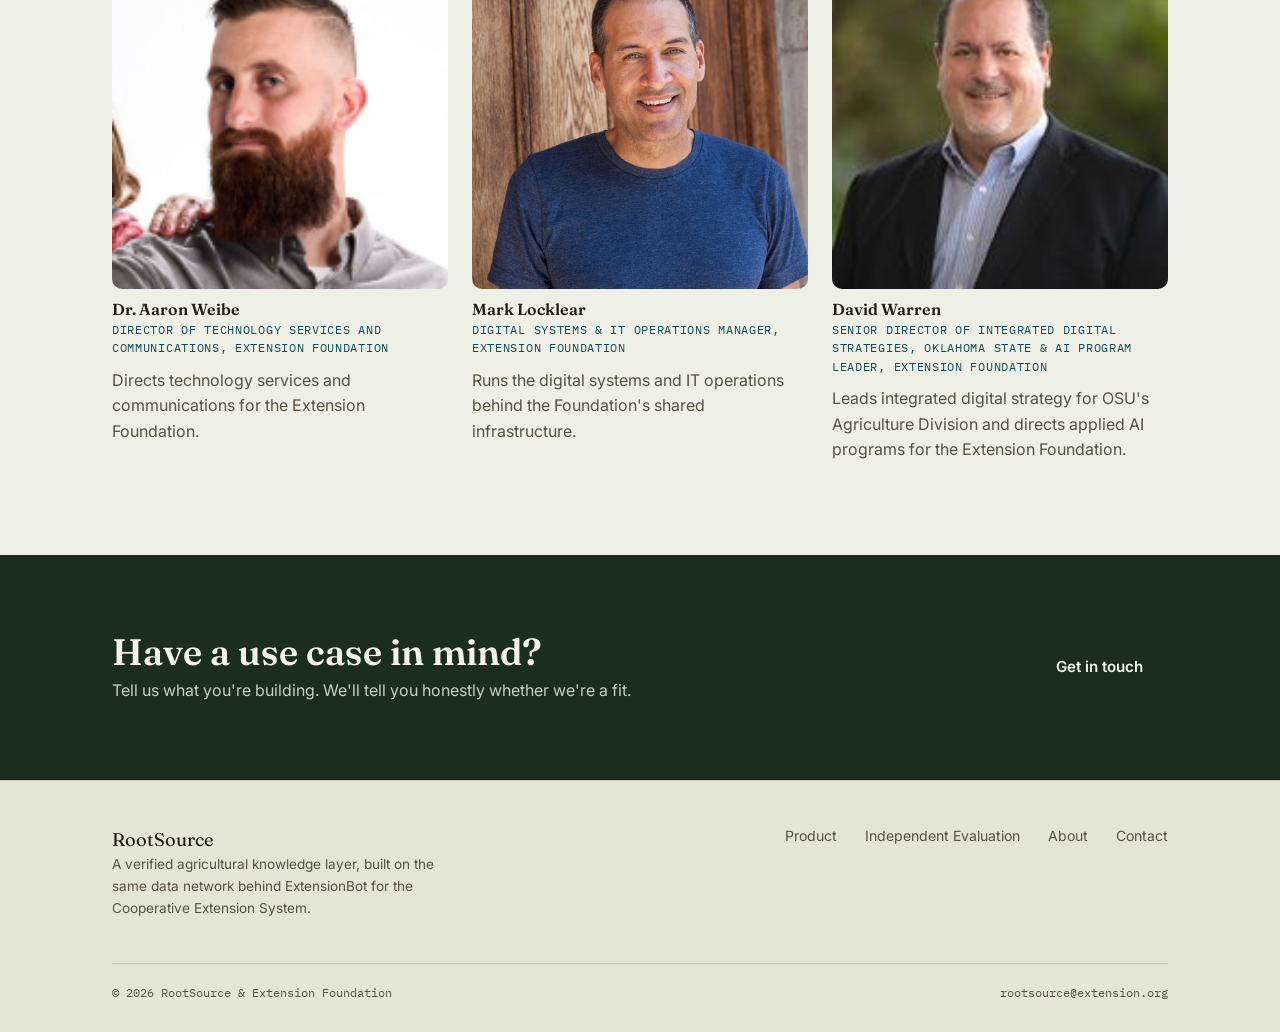
==== commit e797a5c8: "Drop trailing period from footer copyright line Co-Authored-By: Claude Sonnet 5 <noreply@anthropic.c" ====
--- a/about/index.html
+++ b/about/index.html
@@ -188,7 +188,7 @@
       </ul>
     </div>
     <div class="footer-bottom">
-      <span>© 2026 RootSource &amp; Extension Foundation.</span>
+      <span>© 2026 RootSource &amp; Extension Foundation</span>
       <span>rootsource@extension.org</span>
     </div>
   </div>
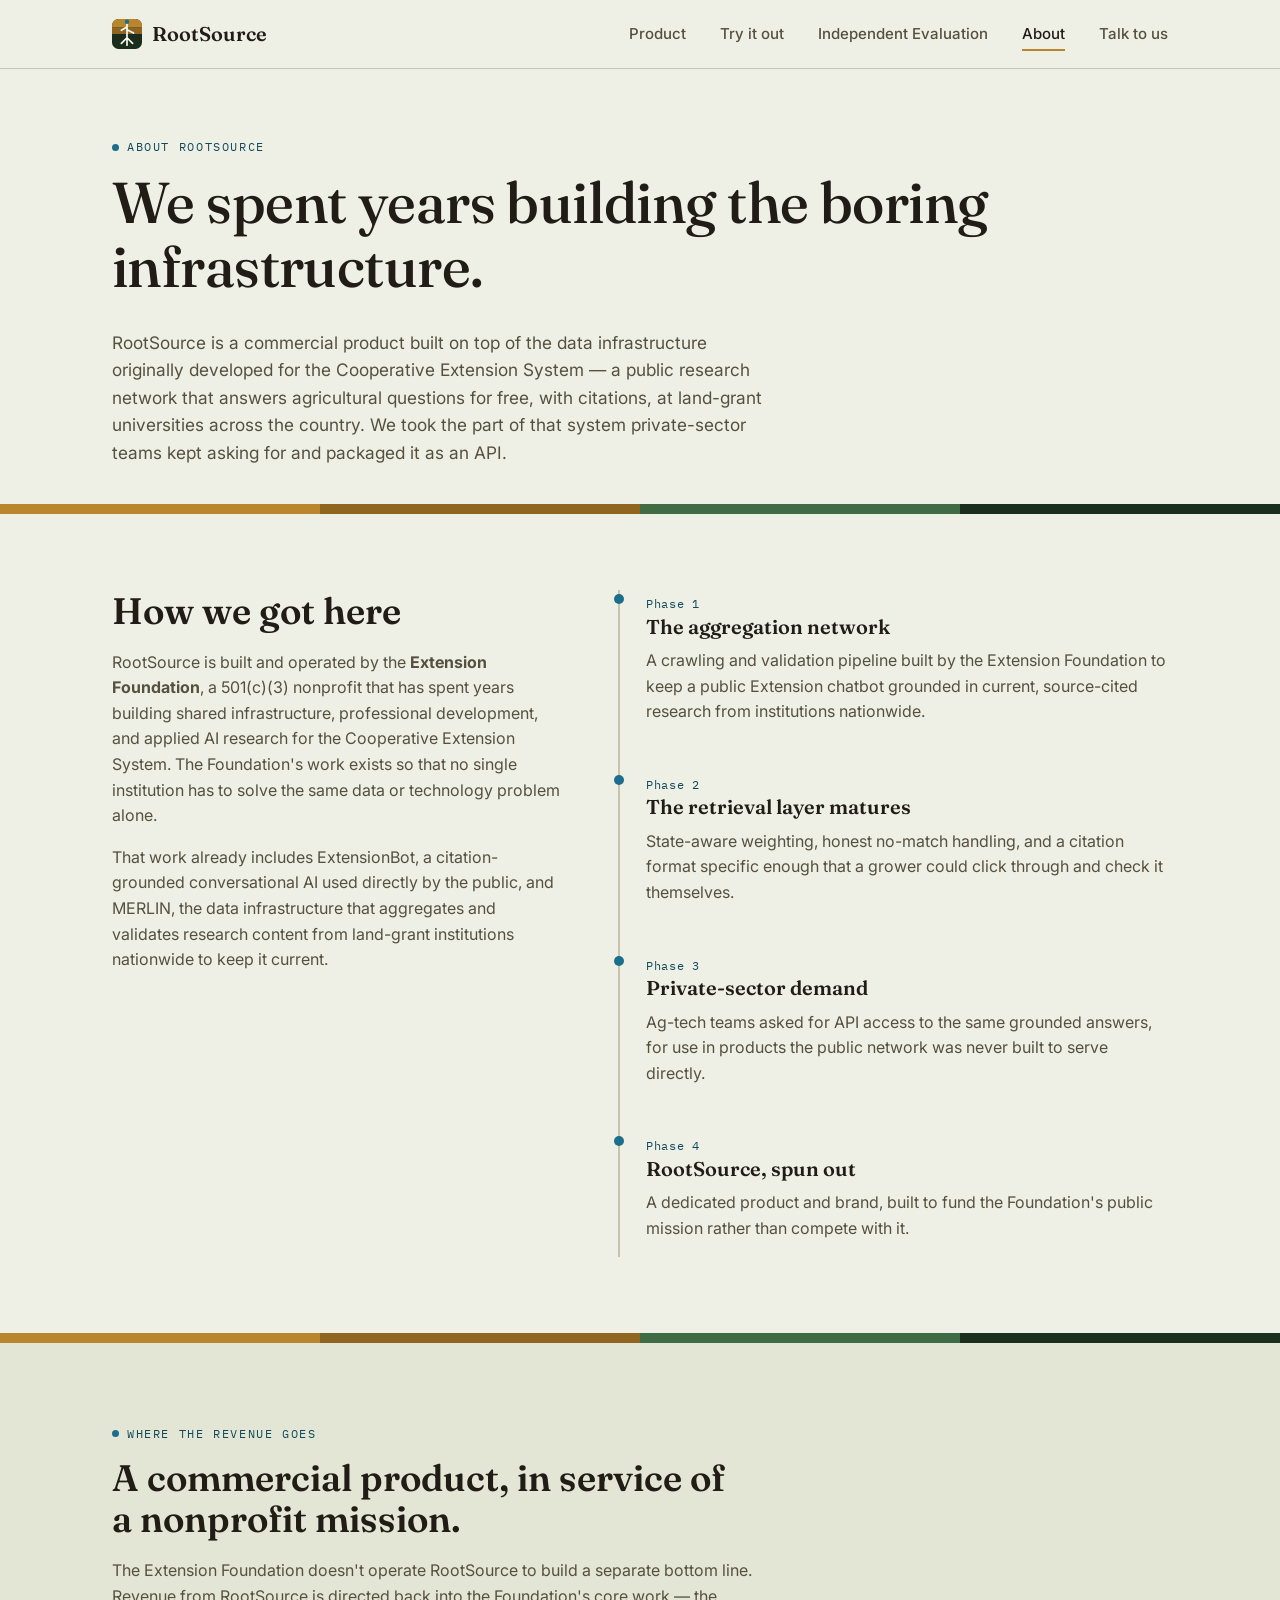
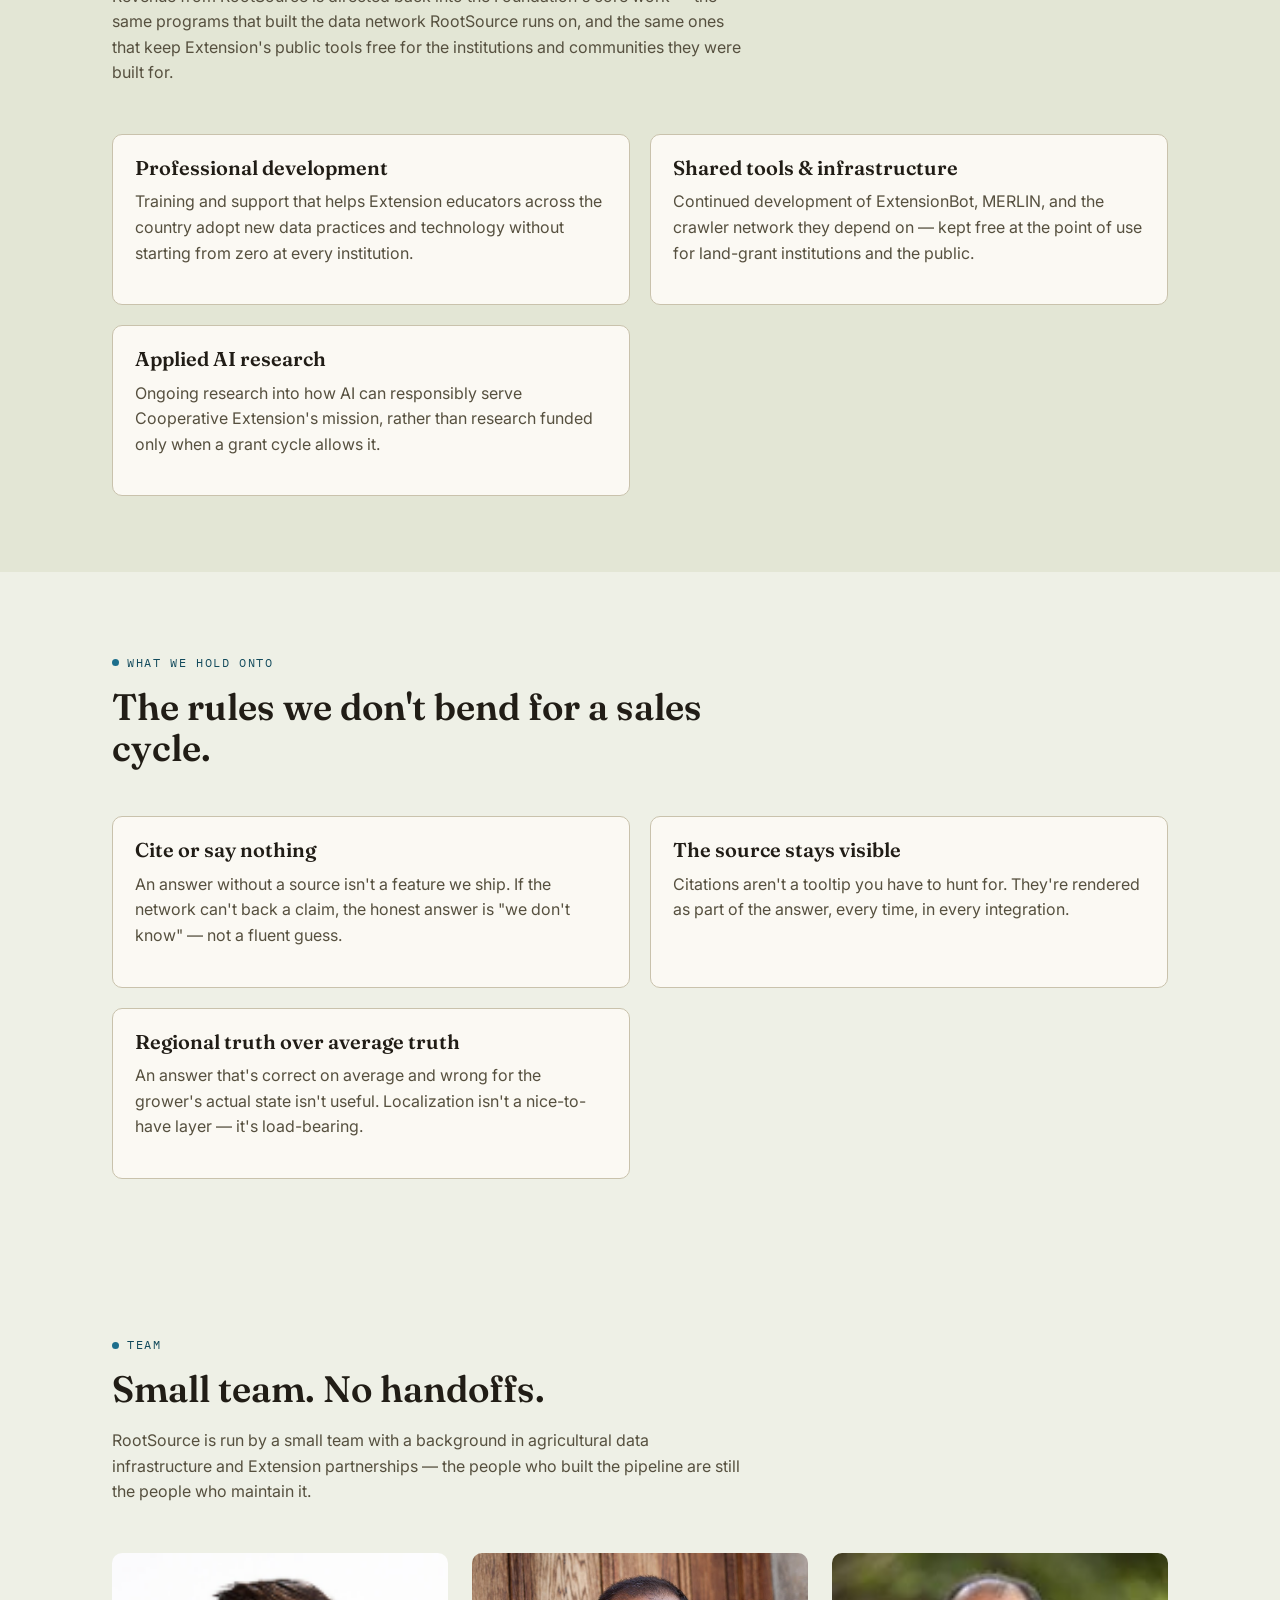
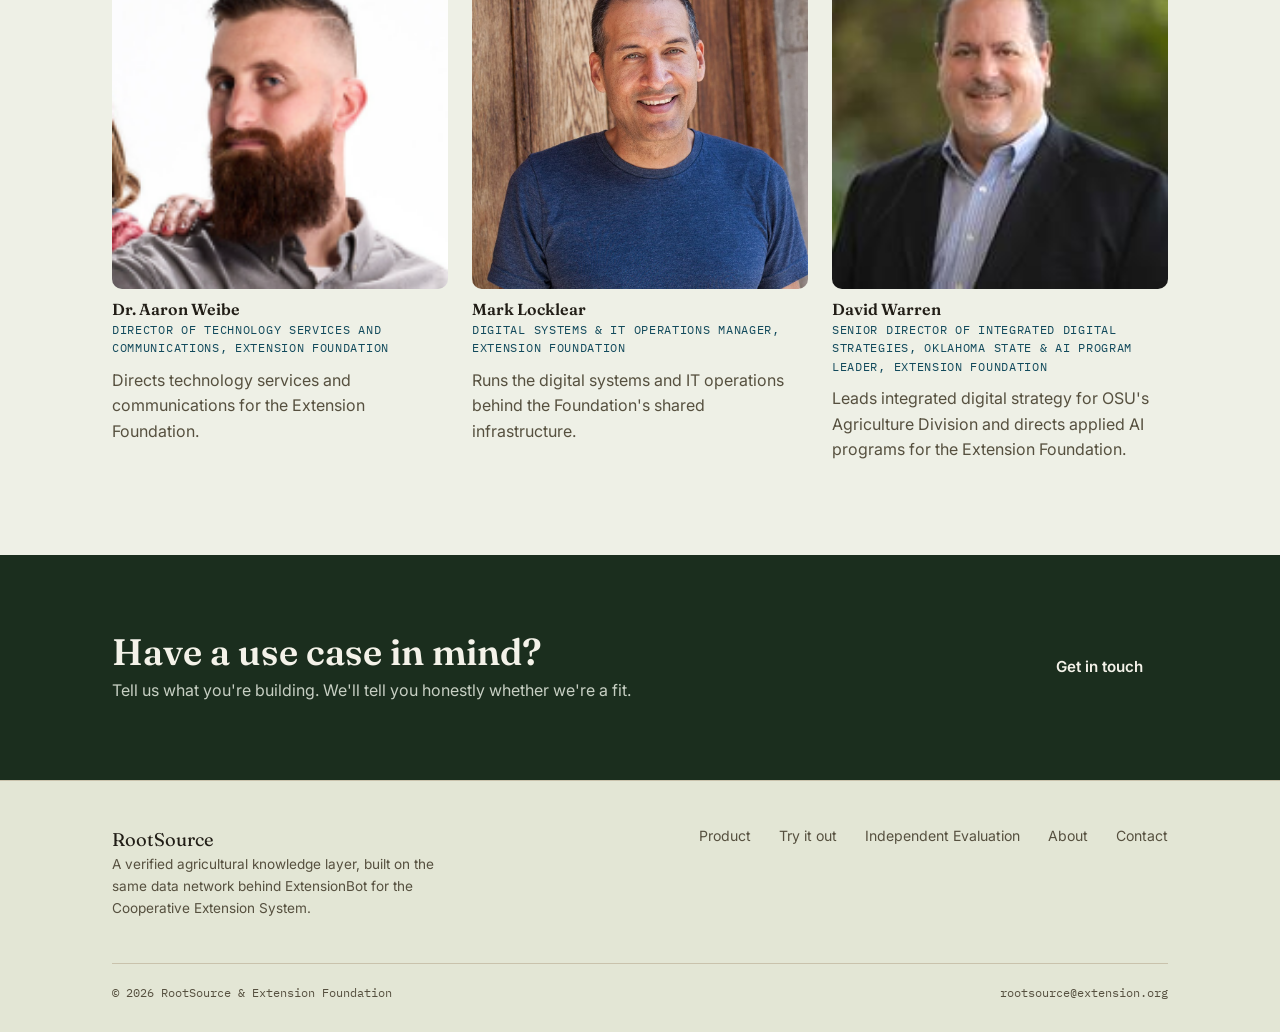
==== commit 64aace4d: "update routes and add try-it-out page" ====
--- a/about/index.html
+++ b/about/index.html
@@ -29,6 +29,7 @@
     <button class="nav-toggle" id="navToggle" aria-expanded="false" aria-controls="navLinks">Menu</button>
     <ul class="nav-links" id="navLinks">
       <li><a href="/">Product</a></li>
+      <li><a href="/try-it-out/">Try it out</a></li>
       <li><a href="/evaluation/">Independent Evaluation</a></li>
       <li><a href="/about/" class="active">About</a></li>
       <li><a href="/contact/">Talk to us</a></li>
@@ -182,6 +183,7 @@
       </div>
       <ul class="footer-links">
         <li><a href="/">Product</a></li>
+        <li><a href="/try-it-out/">Try it out</a></li>
         <li><a href="/evaluation/">Independent Evaluation</a></li>
         <li><a href="/about/">About</a></li>
         <li><a href="/contact/">Contact</a></li>
--- a/styles.css
+++ b/styles.css
@@ -578,6 +578,42 @@
 }
 .page-hero p.lede { max-width: 60ch; font-size: 1.08rem; }
 
+/* ============================================================
+   TRY IT OUT PAGE
+   ============================================================ */
+
+.try-hero { padding: 40px 0 24px; }
+
+.try-embed-section {
+  padding: 0 32px 48px;
+}
+
+.try-embed-frame {
+  max-width: var(--container);
+  min-height: calc(100vh - 210px);
+  margin: 0 auto;
+  border: 1px solid var(--line);
+  border-radius: var(--radius-md);
+  background: var(--card);
+}
+
+.try-embed-frame #ae-chatbot-fullscreen {
+  width: 100%;
+}
+
+.try-embed-note {
+  max-width: var(--container);
+  margin: 16px auto 0;
+  font-size: 0.92rem;
+  color: var(--ink-soft);
+}
+
+@media (max-width: 780px) {
+  .try-embed-frame {
+    min-height: calc(100vh - 190px);
+  }
+}
+
 .case-study {
   padding: 64px 0;
   border-bottom: 1px solid var(--line);
